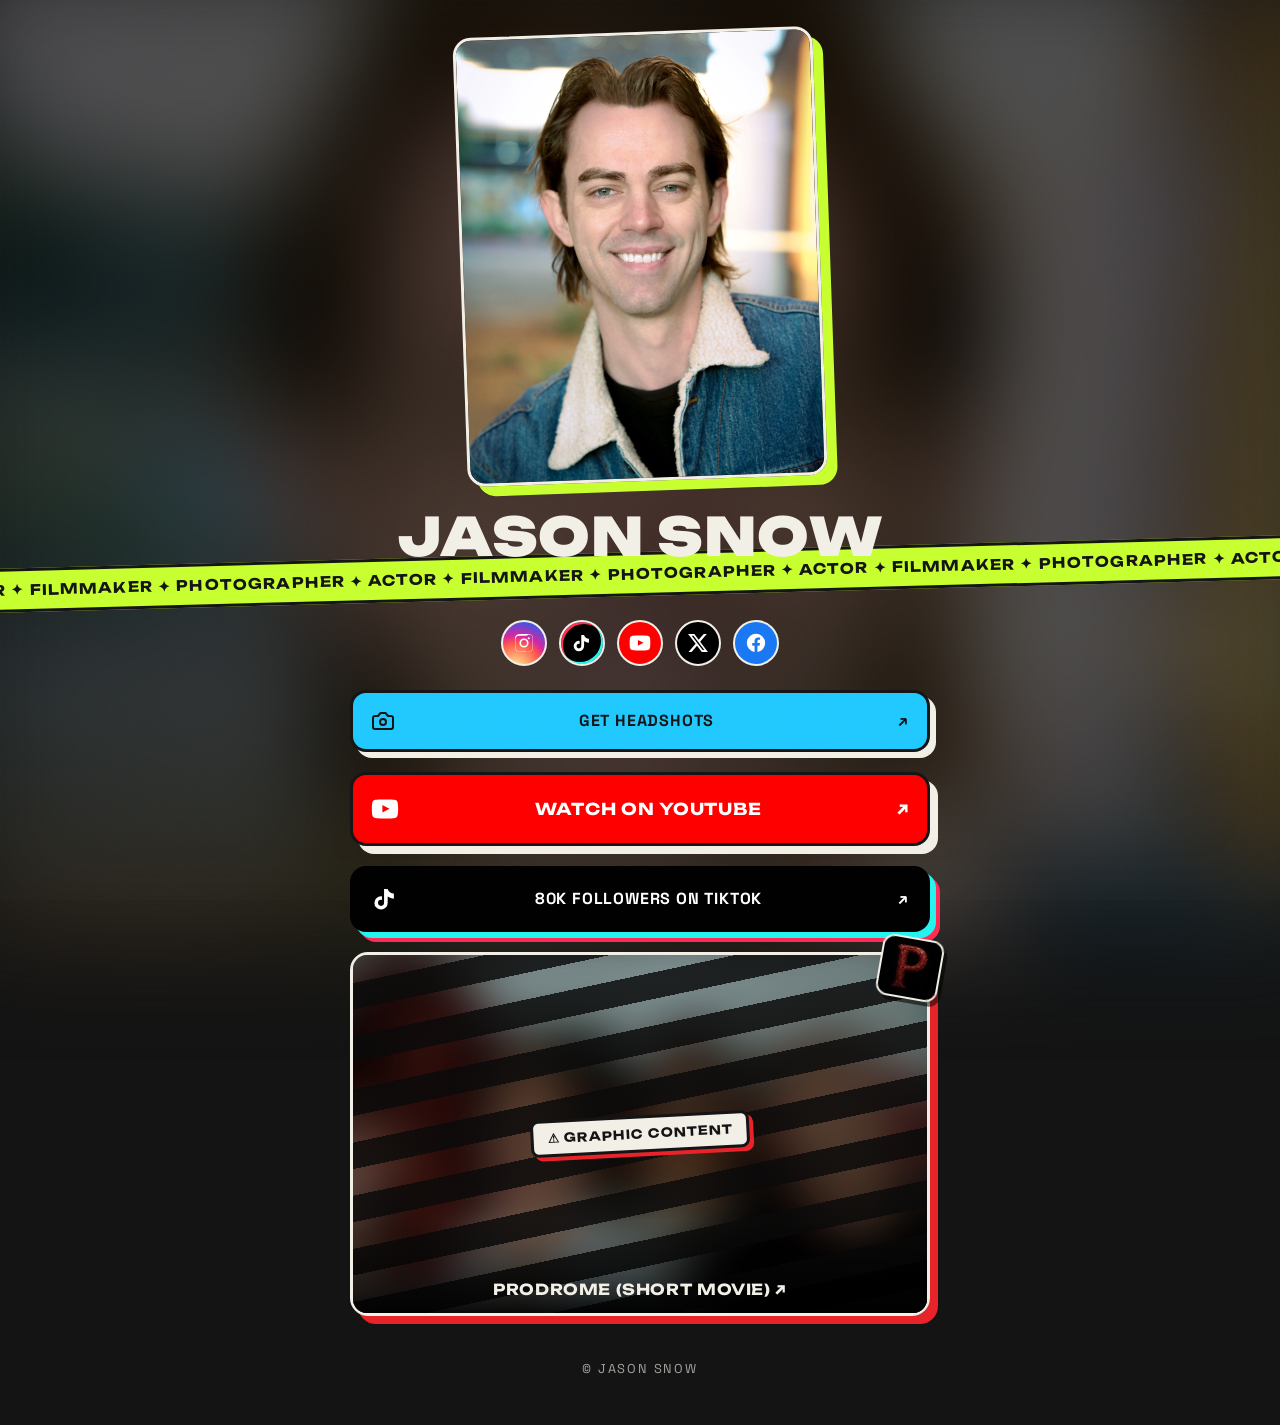
==== index.html @ 2ee7dcaa "Add SEO + share metadata; censor Prodrome poster - Full OG/Twitter card meta, canonical, robots dire" ====
<!DOCTYPE html>
<html lang="en">
<head>
  <meta charset="UTF-8">
  <meta name="viewport" content="width=device-width, initial-scale=1.0">
  <title>Jason Snow | Actor · Filmmaker · Photographer</title>
  <meta name="description" content="All of Jason Snow's links in one place — headshot photography, the short film Prodrome, and 80K followers on TikTok. Actor, filmmaker, and photographer.">
  <link rel="canonical" href="https://realjsnow.com/">
  <meta name="author" content="Jason Snow">
  <meta name="robots" content="index, follow, max-image-preview:large">
  <meta name="theme-color" content="#141414">

  <!-- Open Graph -->
  <meta property="og:site_name" content="Jason Snow">
  <meta property="og:title" content="Jason Snow | Actor · Filmmaker · Photographer">
  <meta property="og:description" content="All of Jason Snow's links in one place — headshot photography, the short film Prodrome, and 80K followers on TikTok.">
  <meta property="og:type" content="profile">
  <meta property="og:url" content="https://realjsnow.com/">
  <meta property="og:locale" content="en_US">
  <meta property="og:image" content="https://realjsnow.com/assets/og-share.jpg">
  <meta property="og:image:type" content="image/jpeg">
  <meta property="og:image:width" content="1200">
  <meta property="og:image:height" content="630">
  <meta property="og:image:alt" content="Jason Snow — actor, filmmaker, photographer">
  <meta property="profile:first_name" content="Jason">
  <meta property="profile:last_name" content="Snow">
  <meta property="profile:username" content="realjsnow">

  <!-- Twitter/X -->
  <meta name="twitter:card" content="summary_large_image">
  <meta name="twitter:site" content="@realjsnow">
  <meta name="twitter:creator" content="@realjsnow">
  <meta name="twitter:title" content="Jason Snow | Actor · Filmmaker · Photographer">
  <meta name="twitter:description" content="All of Jason Snow's links in one place — headshot photography, the short film Prodrome, and 80K followers on TikTok.">
  <meta name="twitter:image" content="https://realjsnow.com/assets/og-share.jpg">
  <meta name="twitter:image:alt" content="Jason Snow — actor, filmmaker, photographer">

  <!-- Icons -->
  <link rel="icon" type="image/png" sizes="32x32" href="favicon-32.png">
  <link rel="icon" type="image/png" sizes="16x16" href="favicon-16.png">
  <link rel="icon" type="image/png" href="favicon.png">
  <link rel="apple-touch-icon" sizes="180x180" href="apple-touch-icon.png">
  <link rel="manifest" href="site.webmanifest">

  <script type="application/ld+json">
  {
    "@context": "https://schema.org",
    "@graph": [
      {
        "@type": "Person",
        "@id": "https://realjsnow.com/#person",
        "name": "Jason Snow",
        "alternateName": "realjsnow",
        "url": "https://realjsnow.com/",
        "image": "https://realjsnow.com/assets/og-share.jpg",
        "description": "Actor, filmmaker, and headshot photographer.",
        "jobTitle": ["Actor", "Filmmaker", "Photographer"],
        "sameAs": [
          "https://instagram.com/realjsnow",
          "https://tiktok.com/@realjsnow",
          "https://youtube.com/@realjsnow",
          "https://x.com/realjsnow",
          "https://facebook.com/realjsnow",
          "https://jasonsnowphotos.com",
          "https://theprodrome.com"
        ]
      },
      {
        "@type": "WebSite",
        "@id": "https://realjsnow.com/#website",
        "url": "https://realjsnow.com/",
        "name": "Jason Snow",
        "description": "Official links for Jason Snow — actor, filmmaker, and headshot photographer.",
        "inLanguage": "en-US",
        "publisher": { "@id": "https://realjsnow.com/#person" }
      },
      {
        "@type": "ProfilePage",
        "@id": "https://realjsnow.com/#profilepage",
        "url": "https://realjsnow.com/",
        "name": "Jason Snow | Actor · Filmmaker · Photographer",
        "isPartOf": { "@id": "https://realjsnow.com/#website" },
        "about": { "@id": "https://realjsnow.com/#person" },
        "primaryImageOfPage": "https://realjsnow.com/assets/og-share.jpg"
      }
    ]
  }
  </script>

  <link rel="preconnect" href="https://fonts.googleapis.com">
  <link rel="preconnect" href="https://fonts.gstatic.com" crossorigin>
  <link href="https://fonts.googleapis.com/css2?family=Space+Grotesk:wght@400;500;700&family=Unbounded:wght@500;700;900&display=swap" rel="stylesheet">
  <link rel="stylesheet" href="style.css">
</head>
<body>
  <div class="backdrop" aria-hidden="true"></div>
  <div class="grain" aria-hidden="true"></div>

  <main class="page">
    <!-- Hero -->
    <header class="hero">
      <div class="photo-wrap">
        <img class="hero-photo" src="assets/headshot.webp" alt="Jason Snow headshot">
      </div>
      <h1 class="name">Jason Snow</h1>
    </header>
  </main>

  <!-- Marquee strip -->
  <div class="marquee" aria-hidden="true">
    <div class="marquee-track">
      <span>Actor ✦ Filmmaker ✦ Photographer ✦ Actor ✦ Filmmaker ✦ Photographer ✦ Actor ✦ Filmmaker ✦ Photographer ✦&nbsp;</span><span>Actor ✦ Filmmaker ✦ Photographer ✦ Actor ✦ Filmmaker ✦ Photographer ✦ Actor ✦ Filmmaker ✦ Photographer ✦&nbsp;</span>
    </div>
  </div>

  <main class="page">
    <!-- Social links -->
    <nav class="socials" aria-label="Social media">
        <a href="https://instagram.com/realjsnow" target="_blank" rel="noopener" aria-label="Instagram" title="Instagram">
          <svg viewBox="0 0 24 24"><path d="M12 2.2c3.2 0 3.6 0 4.8.07 1.2.05 1.8.24 2.2.4.6.22 1 .48 1.4.9.4.4.7.8.9 1.4.16.4.35 1 .4 2.2.07 1.2.07 1.6.07 4.8s0 3.6-.07 4.8c-.05 1.2-.24 1.8-.4 2.2a3.8 3.8 0 0 1-.9 1.4c-.4.4-.8.7-1.4.9-.4.16-1 .35-2.2.4-1.2.07-1.6.07-4.8.07s-3.6 0-4.8-.07c-1.2-.05-1.8-.24-2.2-.4a3.8 3.8 0 0 1-1.4-.9 3.8 3.8 0 0 1-.9-1.4c-.16-.4-.35-1-.4-2.2C2.2 15.6 2.2 15.2 2.2 12s0-3.6.07-4.8c.05-1.2.24-1.8.4-2.2.22-.6.48-1 .9-1.4.4-.4.8-.7 1.4-.9.4-.16 1-.35 2.2-.4C8.4 2.2 8.8 2.2 12 2.2m0 1.8c-3.1 0-3.5 0-4.7.07-1.1.05-1.7.24-2.1.4-.5.2-.9.44-1.3.83-.4.4-.63.77-.83 1.3-.15.4-.34 1-.4 2.1C2.6 8.5 2.6 8.9 2.6 12s0 3.5.07 4.7c.05 1.1.24 1.7.4 2.1.2.5.44.9.83 1.3.4.4.77.63 1.3.83.4.15 1 .34 2.1.4 1.2.06 1.6.07 4.7.07s3.5 0 4.7-.07c1.1-.05 1.7-.24 2.1-.4.5-.2.9-.44 1.3-.83.4-.4.63-.77.83-1.3.15-.4.34-1 .4-2.1.06-1.2.07-1.6.07-4.7s0-3.5-.07-4.7c-.05-1.1-.24-1.7-.4-2.1a3.4 3.4 0 0 0-.83-1.3 3.4 3.4 0 0 0-1.3-.83c-.4-.15-1-.34-2.1-.4C15.5 4 15.1 4 12 4m0 3a5 5 0 1 1 0 10 5 5 0 0 1 0-10m0 1.8a3.2 3.2 0 1 0 0 6.4 3.2 3.2 0 0 0 0-6.4M18.4 6.8a1.2 1.2 0 1 1-2.4 0 1.2 1.2 0 0 1 2.4 0"/></svg>
        </a>
        <a href="https://tiktok.com/@realjsnow" target="_blank" rel="noopener" aria-label="TikTok" title="TikTok">
          <svg viewBox="0 0 24 24"><path d="M19.6 7.3a5.6 5.6 0 0 1-3.4-1.1 5.6 5.6 0 0 1-2-2.8h-3v11.9a2.6 2.6 0 1 1-2.6-2.6c.27 0 .53.04.78.12V9.7a5.7 5.7 0 0 0-.78-.05 5.7 5.7 0 1 0 5.7 5.7V9.9a8.6 8.6 0 0 0 5.3 1.8V8.6c0-.4 0-.9-.1-1.3z"/></svg>
        </a>
        <a href="https://youtube.com/@realjsnow" target="_blank" rel="noopener" aria-label="YouTube" title="YouTube">
          <svg viewBox="0 0 24 24"><path d="M23 7.3s-.22-1.6-.9-2.3c-.86-.9-1.8-.9-2.25-.96C16.7 3.8 12 3.8 12 3.8h-.01s-4.7 0-7.85.24c-.44.05-1.4.05-2.25.96-.68.7-.9 2.3-.9 2.3S.75 9.2.75 11v1.8c0 1.9.24 3.8.24 3.8s.22 1.6.9 2.3c.86.9 2 .87 2.5 1 1.8.16 7.6.22 7.6.22s4.7 0 7.85-.25c.44-.05 1.4-.06 2.25-.97.68-.7.9-2.3.9-2.3s.24-1.9.24-3.8V11c0-1.9-.24-3.8-.24-3.8zM9.75 15V8.6l6.1 3.2-6.1 3.2z"/></svg>
        </a>
        <a href="https://x.com/realjsnow" target="_blank" rel="noopener" aria-label="X (Twitter)" title="X">
          <svg viewBox="0 0 24 24"><path d="M18.24 2.25h3.31l-7.23 8.26L22.83 21.75h-6.66l-5.22-6.82-5.97 6.82H1.66l7.73-8.84L1.17 2.25h6.83l4.72 6.24 5.52-6.24zm-1.16 17.52h1.83L7.08 4.13H5.12l11.96 15.64z"/></svg>
        </a>
        <a href="https://facebook.com/realjsnow" target="_blank" rel="noopener" aria-label="Facebook" title="Facebook">
          <svg viewBox="0 0 24 24"><path d="M22 12a10 10 0 1 0-11.56 9.88v-6.99H7.9V12h2.54V9.8c0-2.5 1.5-3.9 3.77-3.9 1.1 0 2.24.2 2.24.2v2.46H15.2c-1.24 0-1.63.77-1.63 1.56V12h2.78l-.44 2.89h-2.34v6.99A10 10 0 0 0 22 12z"/></svg>
        </a>
      </nav>

    <!-- Links -->
    <section class="links">
      <a class="btn btn-hs" href="https://jasonsnowphotos.com" target="_blank" rel="noopener">
        <svg class="btn-icon" viewBox="0 0 24 24"><path d="M14.5 4h-5L7 7H4a2 2 0 0 0-2 2v9a2 2 0 0 0 2 2h16a2 2 0 0 0 2-2V9a2 2 0 0 0-2-2h-3l-2.5-3z"/><circle cx="12" cy="13" r="3"/></svg>
        <span class="btn-label">Get Headshots</span>
        <span class="arrow">↗</span>
      </a>

      <a class="btn btn-yt" href="https://youtube.com/@realjsnow" target="_blank" rel="noopener">
        <svg class="btn-icon btn-icon--fill" viewBox="0 0 24 24"><path d="M23 7.3s-.22-1.6-.9-2.3c-.86-.9-1.8-.9-2.25-.96C16.7 3.8 12 3.8 12 3.8h-.01s-4.7 0-7.85.24c-.44.05-1.4.05-2.25.96-.68.7-.9 2.3-.9 2.3S.75 9.2.75 11v1.8c0 1.9.24 3.8.24 3.8s.22 1.6.9 2.3c.86.9 2 .87 2.5 1 1.8.16 7.6.22 7.6.22s4.7 0 7.85-.25c.44-.05 1.4-.06 2.25-.97.68-.7.9-2.3.9-2.3s.24-1.9.24-3.8V11c0-1.9-.24-3.8-.24-3.8zM9.75 15V8.6l6.1 3.2-6.1 3.2z"/></svg>
        <span class="btn-label">Watch on YouTube</span>
        <span class="arrow">↗</span>
      </a>

      <a class="btn btn-tt" href="https://tiktok.com/@realjsnow" target="_blank" rel="noopener">
        <svg class="btn-icon btn-icon--fill" viewBox="0 0 24 24"><path d="M19.6 7.3a5.6 5.6 0 0 1-3.4-1.1 5.6 5.6 0 0 1-2-2.8h-3v11.9a2.6 2.6 0 1 1-2.6-2.6c.27 0 .53.04.78.12V9.7a5.7 5.7 0 0 0-.78-.05 5.7 5.7 0 1 0 5.7 5.7V9.9a8.6 8.6 0 0 0 5.3 1.8V8.6c0-.4 0-.9-.1-1.3z"/></svg>
        <span class="btn-label">80K Followers on TikTok</span>
        <span class="arrow">↗</span>
      </a>

      <a class="card" href="https://theprodrome.com" target="_blank" rel="noopener">
        <span class="card-media">
          <img class="card-img" src="assets/prodrome-poster.webp" alt="Prodrome short film poster">
          <span class="card-censor" aria-hidden="true"></span>
          <span class="card-warning">⚠ Graphic Content</span>
        </span>
        <img class="p-badge" src="assets/p-mark.webp" alt="">
        <span class="card-label">Prodrome (Short Movie) <span class="arrow">↗</span></span>
      </a>
    </section>

    <footer class="foot">© Jason Snow</footer>
  </main>
</body>
</html>
---- style.css ----
* {
  margin: 0;
  padding: 0;
  box-sizing: border-box;
}

:root {
  --bone: #f2efe6;
  --ink: #141414;
  --acid: #c6ff2e;
  --electric: #1fc8ff;
  --blood: #e8232a;
  --yt: #ff0000;
  --font-display: "Unbounded", sans-serif;
  --font-body: "Space Grotesk", sans-serif;
}

body {
  font-family: var(--font-body);
  background: var(--ink);
  color: var(--bone);
  min-height: 100vh;
  overflow-x: hidden;
}

/* Blurred headshot wash behind everything */
.backdrop {
  position: fixed;
  inset: -40px;
  background: url("assets/headshot.webp") center 20% / cover no-repeat;
  filter: blur(50px) brightness(0.3) saturate(1.3);
  z-index: -1;
}

/* Film grain over everything */
.grain {
  position: fixed;
  inset: 0;
  z-index: 50;
  pointer-events: none;
  opacity: 0.14;
  mix-blend-mode: soft-light;
  background: url("data:image/svg+xml,%3Csvg xmlns='http://www.w3.org/2000/svg' width='300' height='300'%3E%3Cfilter id='n'%3E%3CfeTurbulence type='fractalNoise' baseFrequency='0.9' numOctaves='2'/%3E%3C/filter%3E%3Crect width='100%25' height='100%25' filter='url(%23n)'/%3E%3C/svg%3E");
}

.page {
  max-width: 620px;
  margin: 0 auto;
  padding: 0 20px;
}

.page:first-of-type {
  padding-top: 32px;
  position: relative;
  z-index: 2;
}

/* ---------- Hero ---------- */
.hero {
  text-align: center;
}

.photo-wrap {
  width: min(78%, 360px);
  margin: 0 auto;
  transform: rotate(-2deg);
  border: 3px solid var(--bone);
  border-radius: 18px;
  overflow: hidden;
  box-shadow: 10px 10px 0 var(--acid);
}

.hero-photo {
  display: block;
  width: 100%;
  aspect-ratio: 4 / 5;
  object-fit: cover;
  object-position: center 25%;
}

.name {
  margin-top: 30px;
  font-family: var(--font-display);
  font-weight: 900;
  text-transform: uppercase;
  font-size: clamp(2.1rem, 9vw, 3.3rem);
  line-height: 0.95;
  letter-spacing: 0.01em;
}

/* ---------- Socials ---------- */
.socials {
  margin-bottom: 24px;
  display: flex;
  justify-content: center;
  gap: 12px;
}

.socials a {
  width: 46px;
  height: 46px;
  border: 2px solid var(--bone);
  border-radius: 50%;
  display: grid;
  place-items: center;
  color: #fff;
  transition: transform 0.15s ease;
}

.socials a:hover {
  transform: translateY(-3px) rotate(-6deg);
}

.socials svg {
  width: 22px;
  height: 22px;
  fill: currentColor;
}

/* Brand colors */
.socials a[aria-label="Instagram"] {
  background: radial-gradient(circle at 30% 110%, #fdf497 0%, #fd5949 45%, #d6249f 60%, #285aeb 90%);
}

.socials a[aria-label="TikTok"] {
  background: #010101;
  box-shadow: inset -2px -2px 0 #25f4ee, inset 2px 2px 0 #fe2c55;
}

.socials a[aria-label="YouTube"] {
  background: var(--yt);
}

.socials a[aria-label="X (Twitter)"] {
  background: #000;
}

.socials a[aria-label="Facebook"] {
  background: #1877f2;
}

/* ---------- Marquee ---------- */
.marquee {
  width: 110%;
  margin: -9px 0 24px -5%;
  position: relative;
  z-index: 1;
  transform: rotate(-1.5deg);
  background: var(--acid);
  color: var(--ink);
  border-top: 3px solid var(--ink);
  border-bottom: 3px solid var(--ink);
  padding: 10px 0;
  overflow: hidden;
}

.marquee-track {
  display: flex;
  white-space: nowrap;
  font-family: var(--font-display);
  font-weight: 700;
  text-transform: uppercase;
  font-size: 0.9rem;
  letter-spacing: 0.08em;
  animation: marquee 24s linear infinite;
}

@keyframes marquee {
  to {
    transform: translateX(-50%);
  }
}

/* ---------- Links ---------- */
.links {
  display: flex;
  flex-direction: column;
  gap: 20px;
}

.btn {
  display: flex;
  align-items: center;
  gap: 14px;
  background: var(--bone);
  color: var(--ink);
  border: 3px solid var(--ink);
  border-radius: 16px;
  padding: 16px 18px;
  text-decoration: none;
  font-weight: 700;
  text-transform: uppercase;
  letter-spacing: 0.05em;
  font-size: 1rem;
  box-shadow: 6px 6px 0 var(--acid);
  transition: transform 0.15s ease, box-shadow 0.15s ease;
}

.btn:hover {
  transform: translate(-3px, -3px);
  box-shadow: 10px 10px 0 var(--acid);
}

.btn-icon {
  width: 24px;
  height: 24px;
  flex-shrink: 0;
  fill: none;
  stroke: currentColor;
  stroke-width: 2;
  stroke-linecap: round;
  stroke-linejoin: round;
}

.btn-icon--fill {
  fill: currentColor;
  stroke: none;
  width: 28px;
  height: 28px;
}

.btn-label {
  flex: 1;
  text-align: center;
}

.arrow {
  font-weight: 700;
}

/* The big loud YouTube CTA */
.btn-yt {
  background: var(--yt);
  color: #fff;
  padding: 20px 18px;
  font-family: var(--font-display);
  font-size: 1.02rem;
  box-shadow: 8px 8px 0 var(--bone);
  animation: breathe 2.6s ease-in-out infinite;
}

.btn-yt:hover {
  box-shadow: 12px 12px 0 var(--bone);
  animation-play-state: paused;
}

/* TikTok follower count button */
.btn-tt {
  background: #010101;
  color: #fff;
  border-color: #010101;
  box-shadow: 6px 6px 0 #25f4ee, 10px 10px 0 #fe2c55;
}

.btn-tt:hover {
  box-shadow: 9px 9px 0 #25f4ee, 14px 14px 0 #fe2c55;
}

/* Electric blue animated Get Headshots button */
.btn-hs {
  background: var(--electric);
  box-shadow: 6px 6px 0 var(--bone);
  animation: breathe 2.6s ease-in-out 0.7s infinite;
}

.btn-hs:hover {
  box-shadow: 10px 10px 0 var(--bone);
  animation-play-state: paused;
}

.btn-hs .btn-icon {
  animation: snap 4s ease-in-out infinite;
}

@keyframes snap {
  0%, 82%, 100% {
    transform: rotate(0);
  }
  87% {
    transform: rotate(-12deg) scale(1.15);
  }
  93% {
    transform: rotate(10deg) scale(1.15);
  }
}

@keyframes breathe {
  0%, 100% {
    transform: scale(1);
  }
  50% {
    transform: scale(1.015);
  }
}

/* ---------- Featured card ---------- */
.card {
  position: relative;
  border: 3px solid var(--bone);
  border-radius: 18px;
  text-decoration: none;
  color: var(--bone);
  box-shadow: 8px 8px 0 var(--blood);
  transition: transform 0.15s ease, box-shadow 0.15s ease;
}

.card:hover {
  transform: translate(-3px, -3px) rotate(-0.5deg);
  box-shadow: 12px 12px 0 var(--blood);
}

.card-media {
  display: block;
  position: relative;
  border-radius: 14px;
  overflow: hidden;
}

.card-img {
  display: block;
  width: 100%;
  aspect-ratio: 16 / 10;
  object-fit: cover;
  /* Censored: the poster is graphic, so it stays obscured */
  filter: blur(22px) saturate(0.75) brightness(0.72);
  transform: scale(1.15);
}

/* Censor bars over the blur */
.card-censor {
  position: absolute;
  inset: 0;
  background:
    repeating-linear-gradient(
      -12deg,
      rgba(10, 10, 10, 0.82) 0 26px,
      rgba(10, 10, 10, 0) 26px 52px
    );
}

.card-warning {
  position: absolute;
  top: 50%;
  left: 50%;
  transform: translate(-50%, -50%) rotate(-3deg);
  background: var(--bone);
  color: var(--ink);
  border: 3px solid var(--ink);
  border-radius: 8px;
  padding: 8px 14px;
  font-family: var(--font-display);
  font-weight: 700;
  font-size: 0.78rem;
  text-transform: uppercase;
  letter-spacing: 0.08em;
  white-space: nowrap;
  box-shadow: 4px 4px 0 var(--blood);
}

.card-label {
  position: absolute;
  inset: auto 0 0 0;
  padding: 60px 16px 14px;
  text-align: center;
  font-family: var(--font-display);
  font-weight: 700;
  font-size: 0.95rem;
  text-transform: uppercase;
  letter-spacing: 0.04em;
  background: linear-gradient(to top, rgba(0, 0, 0, 0.9), transparent);
  border-radius: 0 0 14px 14px;
}

/* Prodrome P sticker */
.p-badge {
  position: absolute;
  top: -18px;
  right: -14px;
  width: 62px;
  border: 2px solid var(--bone);
  border-radius: 12px;
  transform: rotate(10deg);
  filter: drop-shadow(4px 4px 0 rgba(0, 0, 0, 0.55));
  z-index: 2;
}

/* ---------- Footer ---------- */
.foot {
  margin: 44px 0 48px;
  text-align: center;
  font-size: 0.8rem;
  letter-spacing: 0.14em;
  text-transform: uppercase;
  opacity: 0.65;
}

@media (prefers-reduced-motion: reduce) {
  .marquee-track,
  .btn-yt,
  .btn-hs,
  .btn-hs .btn-icon {
    animation: none;
  }
}

@media (max-width: 480px) {
  .photo-wrap {
    width: 86%;
  }

  .btn {
    font-size: 0.92rem;
  }
}
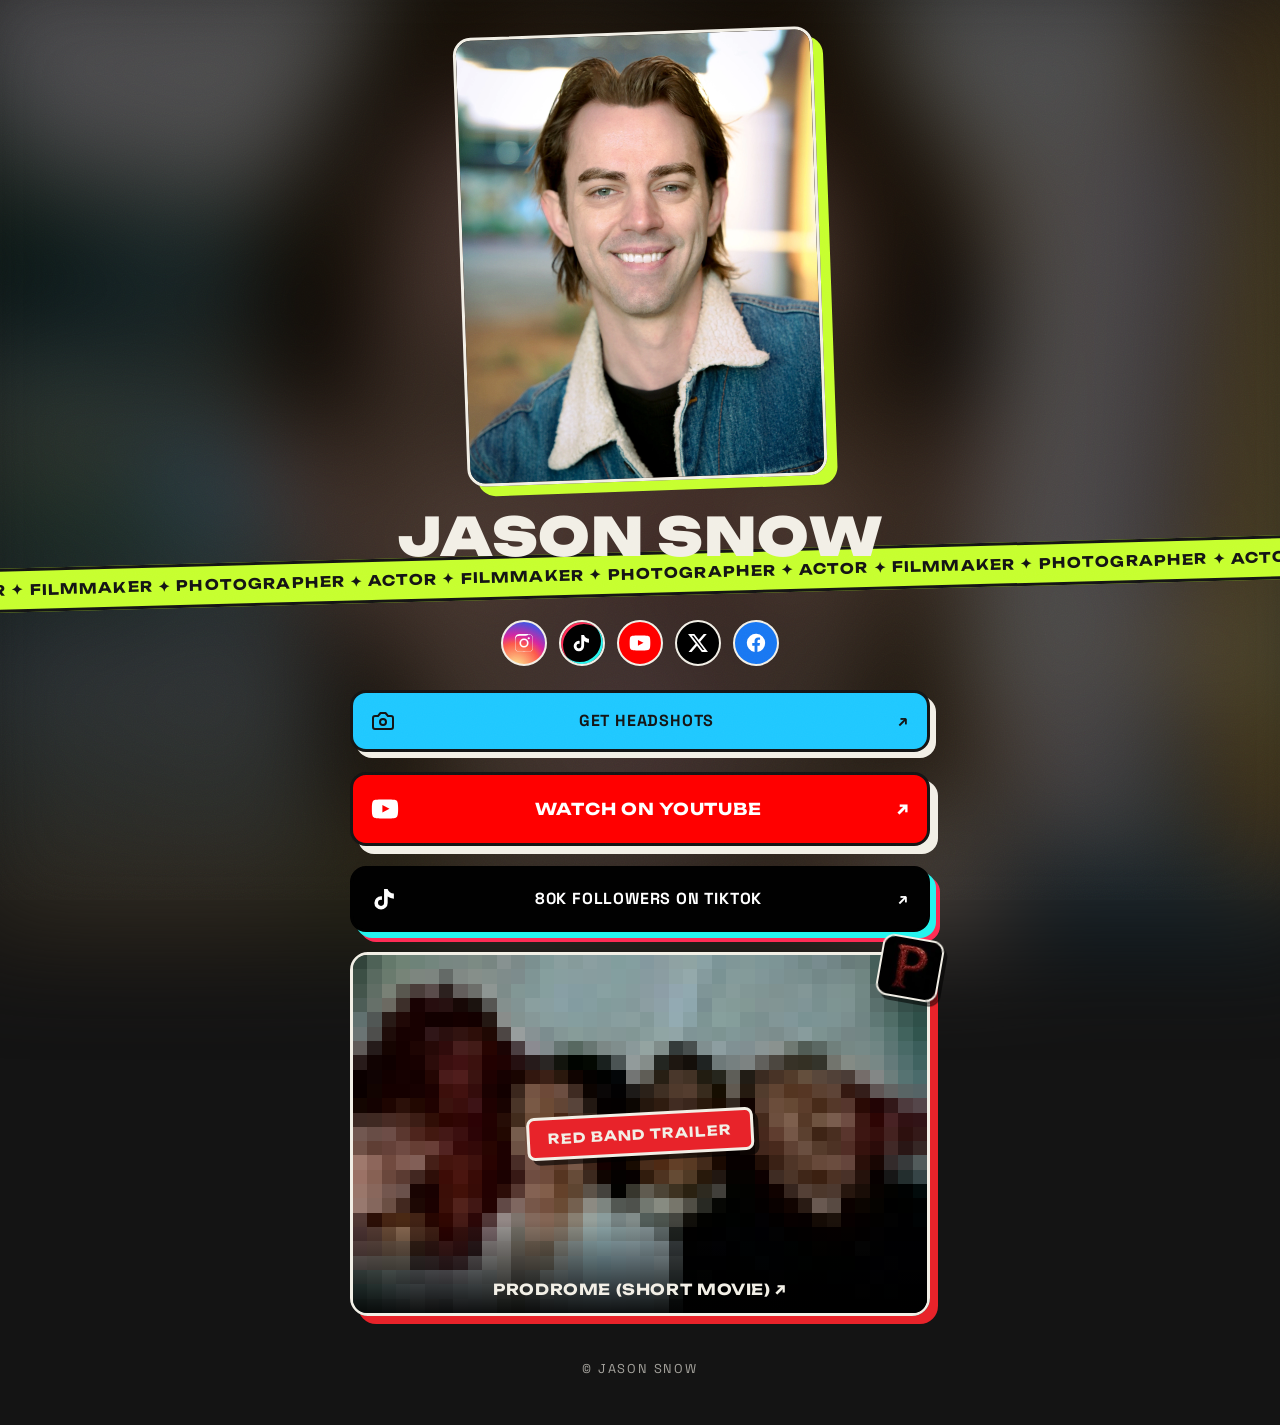
==== commit 4ad6e2f4: "Pixel-mosaic censor with Red Band Trailer badge Ship a 40x25 mosaic instead of the full poster and u" ====
--- a/index.html
+++ b/index.html
@@ -155,9 +155,9 @@
 
       <a class="card" href="https://theprodrome.com" target="_blank" rel="noopener">
         <span class="card-media">
-          <img class="card-img" src="assets/prodrome-poster.webp" alt="Prodrome short film poster">
-          <span class="card-censor" aria-hidden="true"></span>
-          <span class="card-warning">⚠ Graphic Content</span>
+          <!-- Deliberately low-res: the poster is graphic, so only the mosaic ships -->
+          <img class="card-img" src="assets/prodrome-censored.jpg" alt="Censored Prodrome short film poster">
+          <span class="card-warning">Red Band Trailer</span>
         </span>
         <img class="p-badge" src="assets/p-mark.webp" alt="">
         <span class="card-label">Prodrome (Short Movie) <span class="arrow">↗</span></span>
--- a/style.css
+++ b/style.css
@@ -321,40 +321,29 @@
   width: 100%;
   aspect-ratio: 16 / 10;
   object-fit: cover;
-  /* Censored: the poster is graphic, so it stays obscured */
-  filter: blur(22px) saturate(0.75) brightness(0.72);
-  transform: scale(1.15);
-}
-
-/* Censor bars over the blur */
-.card-censor {
-  position: absolute;
-  inset: 0;
-  background:
-    repeating-linear-gradient(
-      -12deg,
-      rgba(10, 10, 10, 0.82) 0 26px,
-      rgba(10, 10, 10, 0) 26px 52px
-    );
-}
-
+  /* Source is a 40x25 mosaic; upscaled with hard pixel edges */
+  image-rendering: pixelated;
+  filter: brightness(0.8) saturate(0.9);
+}
+
+/* Red band, like a restricted trailer card */
 .card-warning {
   position: absolute;
   top: 50%;
   left: 50%;
   transform: translate(-50%, -50%) rotate(-3deg);
-  background: var(--bone);
-  color: var(--ink);
-  border: 3px solid var(--ink);
+  background: var(--blood);
+  color: var(--bone);
+  border: 3px solid var(--bone);
   border-radius: 8px;
-  padding: 8px 14px;
+  padding: 10px 18px;
   font-family: var(--font-display);
   font-weight: 700;
-  font-size: 0.78rem;
+  font-size: 0.86rem;
   text-transform: uppercase;
   letter-spacing: 0.08em;
   white-space: nowrap;
-  box-shadow: 4px 4px 0 var(--blood);
+  box-shadow: 5px 5px 0 rgba(0, 0, 0, 0.6);
 }
 
 .card-label {
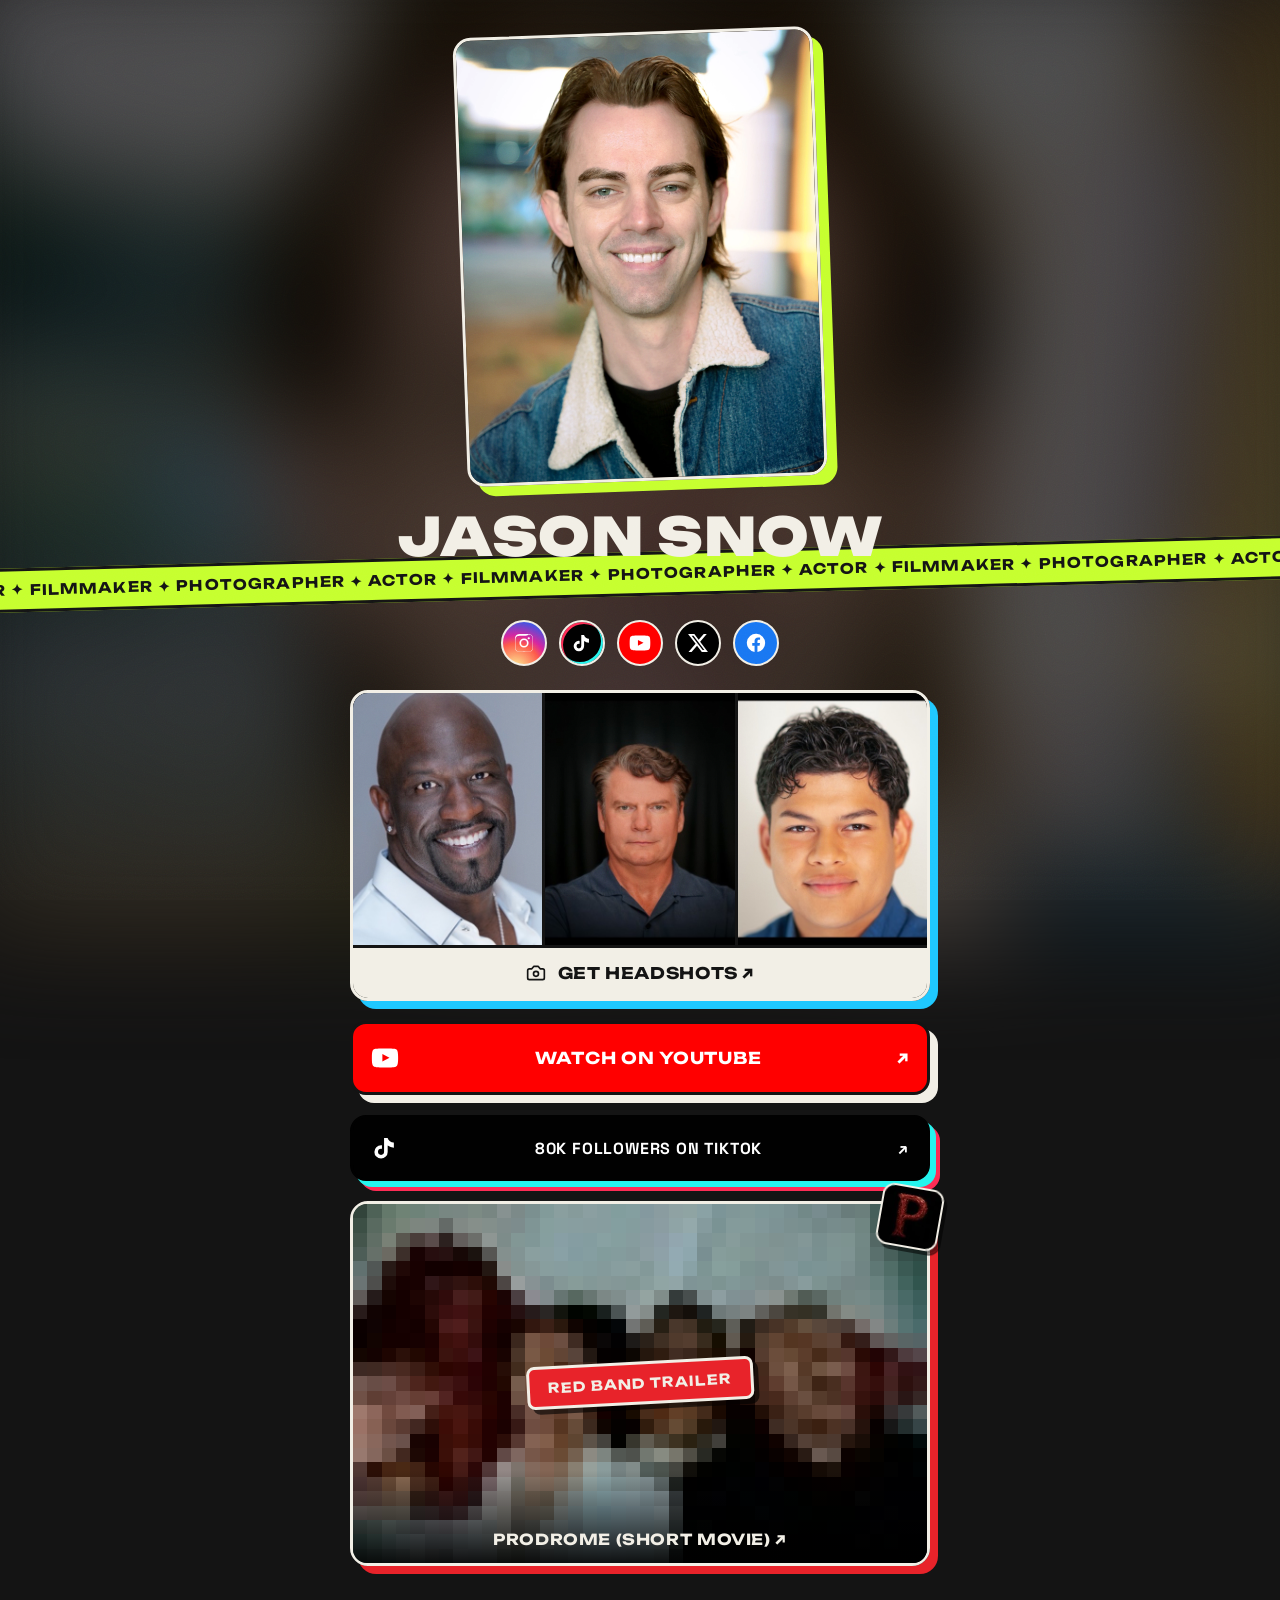
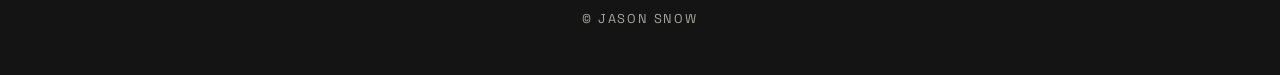
==== commit 2cbcba6a: "Replace flashy headshots button with a work-sample card Show three real client headshots instead of " ====
--- a/index.html
+++ b/index.html
@@ -60,7 +60,7 @@
           "https://tiktok.com/@realjsnow",
           "https://youtube.com/@realjsnow",
           "https://x.com/realjsnow",
-          "https://facebook.com/realjsnow",
+          "https://www.facebook.com/profile.php?id=61565419013479",
           "https://jasonsnowphotos.com",
           "https://theprodrome.com"
         ]
@@ -91,6 +91,10 @@
   <link rel="preconnect" href="https://fonts.gstatic.com" crossorigin>
   <link href="https://fonts.googleapis.com/css2?family=Space+Grotesk:wght@400;500;700&family=Unbounded:wght@500;700;900&display=swap" rel="stylesheet">
   <link rel="stylesheet" href="style.css">
+
+  <!-- GoatCounter: cookieless analytics -->
+  <script data-goatcounter="https://realjsnow.goatcounter.com/count"
+          async src="//gc.zgo.at/count.js"></script>
 </head>
 <body>
   <div class="backdrop" aria-hidden="true"></div>
@@ -116,44 +120,50 @@
   <main class="page">
     <!-- Social links -->
     <nav class="socials" aria-label="Social media">
-        <a href="https://instagram.com/realjsnow" target="_blank" rel="noopener" aria-label="Instagram" title="Instagram">
+        <a href="https://instagram.com/realjsnow" target="_blank" rel="noopener" aria-label="Instagram" data-gc="social-instagram" title="Instagram">
           <svg viewBox="0 0 24 24"><path d="M12 2.2c3.2 0 3.6 0 4.8.07 1.2.05 1.8.24 2.2.4.6.22 1 .48 1.4.9.4.4.7.8.9 1.4.16.4.35 1 .4 2.2.07 1.2.07 1.6.07 4.8s0 3.6-.07 4.8c-.05 1.2-.24 1.8-.4 2.2a3.8 3.8 0 0 1-.9 1.4c-.4.4-.8.7-1.4.9-.4.16-1 .35-2.2.4-1.2.07-1.6.07-4.8.07s-3.6 0-4.8-.07c-1.2-.05-1.8-.24-2.2-.4a3.8 3.8 0 0 1-1.4-.9 3.8 3.8 0 0 1-.9-1.4c-.16-.4-.35-1-.4-2.2C2.2 15.6 2.2 15.2 2.2 12s0-3.6.07-4.8c.05-1.2.24-1.8.4-2.2.22-.6.48-1 .9-1.4.4-.4.8-.7 1.4-.9.4-.16 1-.35 2.2-.4C8.4 2.2 8.8 2.2 12 2.2m0 1.8c-3.1 0-3.5 0-4.7.07-1.1.05-1.7.24-2.1.4-.5.2-.9.44-1.3.83-.4.4-.63.77-.83 1.3-.15.4-.34 1-.4 2.1C2.6 8.5 2.6 8.9 2.6 12s0 3.5.07 4.7c.05 1.1.24 1.7.4 2.1.2.5.44.9.83 1.3.4.4.77.63 1.3.83.4.15 1 .34 2.1.4 1.2.06 1.6.07 4.7.07s3.5 0 4.7-.07c1.1-.05 1.7-.24 2.1-.4.5-.2.9-.44 1.3-.83.4-.4.63-.77.83-1.3.15-.4.34-1 .4-2.1.06-1.2.07-1.6.07-4.7s0-3.5-.07-4.7c-.05-1.1-.24-1.7-.4-2.1a3.4 3.4 0 0 0-.83-1.3 3.4 3.4 0 0 0-1.3-.83c-.4-.15-1-.34-2.1-.4C15.5 4 15.1 4 12 4m0 3a5 5 0 1 1 0 10 5 5 0 0 1 0-10m0 1.8a3.2 3.2 0 1 0 0 6.4 3.2 3.2 0 0 0 0-6.4M18.4 6.8a1.2 1.2 0 1 1-2.4 0 1.2 1.2 0 0 1 2.4 0"/></svg>
         </a>
-        <a href="https://tiktok.com/@realjsnow" target="_blank" rel="noopener" aria-label="TikTok" title="TikTok">
+        <a href="https://tiktok.com/@realjsnow" target="_blank" rel="noopener" aria-label="TikTok" data-gc="social-tiktok" title="TikTok">
           <svg viewBox="0 0 24 24"><path d="M19.6 7.3a5.6 5.6 0 0 1-3.4-1.1 5.6 5.6 0 0 1-2-2.8h-3v11.9a2.6 2.6 0 1 1-2.6-2.6c.27 0 .53.04.78.12V9.7a5.7 5.7 0 0 0-.78-.05 5.7 5.7 0 1 0 5.7 5.7V9.9a8.6 8.6 0 0 0 5.3 1.8V8.6c0-.4 0-.9-.1-1.3z"/></svg>
         </a>
-        <a href="https://youtube.com/@realjsnow" target="_blank" rel="noopener" aria-label="YouTube" title="YouTube">
+        <a href="https://youtube.com/@realjsnow" target="_blank" rel="noopener" aria-label="YouTube" data-gc="social-youtube" title="YouTube">
           <svg viewBox="0 0 24 24"><path d="M23 7.3s-.22-1.6-.9-2.3c-.86-.9-1.8-.9-2.25-.96C16.7 3.8 12 3.8 12 3.8h-.01s-4.7 0-7.85.24c-.44.05-1.4.05-2.25.96-.68.7-.9 2.3-.9 2.3S.75 9.2.75 11v1.8c0 1.9.24 3.8.24 3.8s.22 1.6.9 2.3c.86.9 2 .87 2.5 1 1.8.16 7.6.22 7.6.22s4.7 0 7.85-.25c.44-.05 1.4-.06 2.25-.97.68-.7.9-2.3.9-2.3s.24-1.9.24-3.8V11c0-1.9-.24-3.8-.24-3.8zM9.75 15V8.6l6.1 3.2-6.1 3.2z"/></svg>
         </a>
-        <a href="https://x.com/realjsnow" target="_blank" rel="noopener" aria-label="X (Twitter)" title="X">
+        <a href="https://x.com/realjsnow" target="_blank" rel="noopener" aria-label="X (Twitter)" data-gc="social-x" title="X">
           <svg viewBox="0 0 24 24"><path d="M18.24 2.25h3.31l-7.23 8.26L22.83 21.75h-6.66l-5.22-6.82-5.97 6.82H1.66l7.73-8.84L1.17 2.25h6.83l4.72 6.24 5.52-6.24zm-1.16 17.52h1.83L7.08 4.13H5.12l11.96 15.64z"/></svg>
         </a>
-        <a href="https://facebook.com/realjsnow" target="_blank" rel="noopener" aria-label="Facebook" title="Facebook">
+        <a href="https://www.facebook.com/profile.php?id=61565419013479" target="_blank" rel="noopener" aria-label="Facebook" data-gc="social-facebook" title="Facebook">
           <svg viewBox="0 0 24 24"><path d="M22 12a10 10 0 1 0-11.56 9.88v-6.99H7.9V12h2.54V9.8c0-2.5 1.5-3.9 3.77-3.9 1.1 0 2.24.2 2.24.2v2.46H15.2c-1.24 0-1.63.77-1.63 1.56V12h2.78l-.44 2.89h-2.34v6.99A10 10 0 0 0 22 12z"/></svg>
         </a>
       </nav>
 
     <!-- Links -->
     <section class="links">
-      <a class="btn btn-hs" href="https://jasonsnowphotos.com" target="_blank" rel="noopener">
-        <svg class="btn-icon" viewBox="0 0 24 24"><path d="M14.5 4h-5L7 7H4a2 2 0 0 0-2 2v9a2 2 0 0 0 2 2h16a2 2 0 0 0 2-2V9a2 2 0 0 0-2-2h-3l-2.5-3z"/><circle cx="12" cy="13" r="3"/></svg>
-        <span class="btn-label">Get Headshots</span>
-        <span class="arrow">↗</span>
+      <a class="card card-hs" data-gc="btn-headshots" href="https://jasonsnowphotos.com" target="_blank" rel="noopener">
+        <span class="hs-strip">
+          <img src="assets/hs-sample-1.jpg" alt="Actor headshot by Jason Snow" loading="lazy">
+          <img src="assets/hs-sample-2.jpg" alt="Actor headshot by Jason Snow" loading="lazy">
+          <img src="assets/hs-sample-3.jpg" alt="Actor headshot by Jason Snow" loading="lazy">
+        </span>
+        <span class="card-label">
+          <svg class="btn-icon hs-cam" viewBox="0 0 24 24"><path d="M14.5 4h-5L7 7H4a2 2 0 0 0-2 2v9a2 2 0 0 0 2 2h16a2 2 0 0 0 2-2V9a2 2 0 0 0-2-2h-3l-2.5-3z"/><circle cx="12" cy="13" r="3"/></svg>
+          Get Headshots <span class="arrow">↗</span>
+        </span>
       </a>
 
-      <a class="btn btn-yt" href="https://youtube.com/@realjsnow" target="_blank" rel="noopener">
+      <a class="btn btn-yt" data-gc="btn-youtube" href="https://youtube.com/@realjsnow" target="_blank" rel="noopener">
         <svg class="btn-icon btn-icon--fill" viewBox="0 0 24 24"><path d="M23 7.3s-.22-1.6-.9-2.3c-.86-.9-1.8-.9-2.25-.96C16.7 3.8 12 3.8 12 3.8h-.01s-4.7 0-7.85.24c-.44.05-1.4.05-2.25.96-.68.7-.9 2.3-.9 2.3S.75 9.2.75 11v1.8c0 1.9.24 3.8.24 3.8s.22 1.6.9 2.3c.86.9 2 .87 2.5 1 1.8.16 7.6.22 7.6.22s4.7 0 7.85-.25c.44-.05 1.4-.06 2.25-.97.68-.7.9-2.3.9-2.3s.24-1.9.24-3.8V11c0-1.9-.24-3.8-.24-3.8zM9.75 15V8.6l6.1 3.2-6.1 3.2z"/></svg>
         <span class="btn-label">Watch on YouTube</span>
         <span class="arrow">↗</span>
       </a>
 
-      <a class="btn btn-tt" href="https://tiktok.com/@realjsnow" target="_blank" rel="noopener">
+      <a class="btn btn-tt" data-gc="btn-tiktok" href="https://tiktok.com/@realjsnow" target="_blank" rel="noopener">
         <svg class="btn-icon btn-icon--fill" viewBox="0 0 24 24"><path d="M19.6 7.3a5.6 5.6 0 0 1-3.4-1.1 5.6 5.6 0 0 1-2-2.8h-3v11.9a2.6 2.6 0 1 1-2.6-2.6c.27 0 .53.04.78.12V9.7a5.7 5.7 0 0 0-.78-.05 5.7 5.7 0 1 0 5.7 5.7V9.9a8.6 8.6 0 0 0 5.3 1.8V8.6c0-.4 0-.9-.1-1.3z"/></svg>
         <span class="btn-label">80K Followers on TikTok</span>
         <span class="arrow">↗</span>
       </a>
 
-      <a class="card" href="https://theprodrome.com" target="_blank" rel="noopener">
+      <a class="card" data-gc="btn-prodrome" href="https://theprodrome.com" target="_blank" rel="noopener">
         <span class="card-media">
           <!-- Deliberately low-res: the poster is graphic, so only the mosaic ships -->
           <img class="card-img" src="assets/prodrome-censored.jpg" alt="Censored Prodrome short film poster">
@@ -166,5 +176,7 @@
 
     <footer class="foot">© Jason Snow</footer>
   </main>
+  <script src="protect-images.js"></script>
+  <script src="track-clicks.js"></script>
 </body>
 </html>
--- a/style.css
+++ b/style.css
@@ -86,6 +86,21 @@
   font-size: clamp(2.1rem, 9vw, 3.3rem);
   line-height: 0.95;
   letter-spacing: 0.01em;
+}
+
+/* Deter casual image grabbing (pairs with protect-images.js) */
+img {
+  -webkit-user-select: none;
+  user-select: none;
+  -webkit-touch-callout: none;
+  -webkit-user-drag: none;
+}
+
+/* Visible keyboard focus (mouse clicks stay clean) */
+a:focus-visible {
+  outline: 3px solid var(--electric);
+  outline-offset: 4px;
+  border-radius: 6px;
 }
 
 /* ---------- Socials ---------- */
@@ -256,32 +271,47 @@
   box-shadow: 9px 9px 0 #25f4ee, 14px 14px 0 #fe2c55;
 }
 
-/* Electric blue animated Get Headshots button */
-.btn-hs {
-  background: var(--electric);
-  box-shadow: 6px 6px 0 var(--bone);
-  animation: breathe 2.6s ease-in-out 0.7s infinite;
-}
-
-.btn-hs:hover {
-  box-shadow: 10px 10px 0 var(--bone);
-  animation-play-state: paused;
-}
-
-.btn-hs .btn-icon {
-  animation: snap 4s ease-in-out infinite;
-}
-
-@keyframes snap {
-  0%, 82%, 100% {
-    transform: rotate(0);
-  }
-  87% {
-    transform: rotate(-12deg) scale(1.15);
-  }
-  93% {
-    transform: rotate(10deg) scale(1.15);
-  }
+/* Headshots card — sells the work by showing it */
+.card.card-hs {
+  overflow: hidden;
+  box-shadow: 8px 8px 0 var(--electric);
+}
+
+.card.card-hs:hover {
+  box-shadow: 12px 12px 0 var(--electric);
+}
+
+/* Label sits below the photos so it never covers a face */
+.card-hs .card-label {
+  position: static;
+  display: block;
+  padding: 15px 16px;
+  background: var(--bone);
+  color: var(--ink);
+  border-top: 3px solid var(--ink);
+  border-radius: 0;
+  font-size: 1rem;
+}
+
+.hs-strip {
+  display: grid;
+  grid-template-columns: repeat(3, 1fr);
+  gap: 3px;
+  background: var(--ink);
+}
+
+.hs-strip img {
+  display: block;
+  width: 100%;
+  aspect-ratio: 3 / 4;
+  object-fit: cover;
+}
+
+.hs-cam {
+  width: 20px;
+  height: 20px;
+  vertical-align: -4px;
+  margin-right: 7px;
 }
 
 @keyframes breathe {
@@ -373,6 +403,35 @@
   z-index: 2;
 }
 
+/* ---------- 404 ---------- */
+.notfound {
+  padding: 60px 0 10px;
+}
+
+.code-404 {
+  font-family: var(--font-display);
+  font-weight: 900;
+  font-size: clamp(5rem, 26vw, 10rem);
+  line-height: 1;
+  color: transparent;
+  -webkit-text-stroke: 3px var(--acid);
+}
+
+@supports not (-webkit-text-stroke: 3px black) {
+  .code-404 {
+    color: var(--acid);
+  }
+}
+
+.notfound-text {
+  margin-top: 14px;
+  font-family: var(--font-display);
+  font-weight: 700;
+  text-transform: uppercase;
+  letter-spacing: 0.06em;
+  font-size: clamp(0.9rem, 4vw, 1.15rem);
+}
+
 /* ---------- Footer ---------- */
 .foot {
   margin: 44px 0 48px;
@@ -385,9 +444,7 @@
 
 @media (prefers-reduced-motion: reduce) {
   .marquee-track,
-  .btn-yt,
-  .btn-hs,
-  .btn-hs .btn-icon {
+  .btn-yt {
     animation: none;
   }
 }
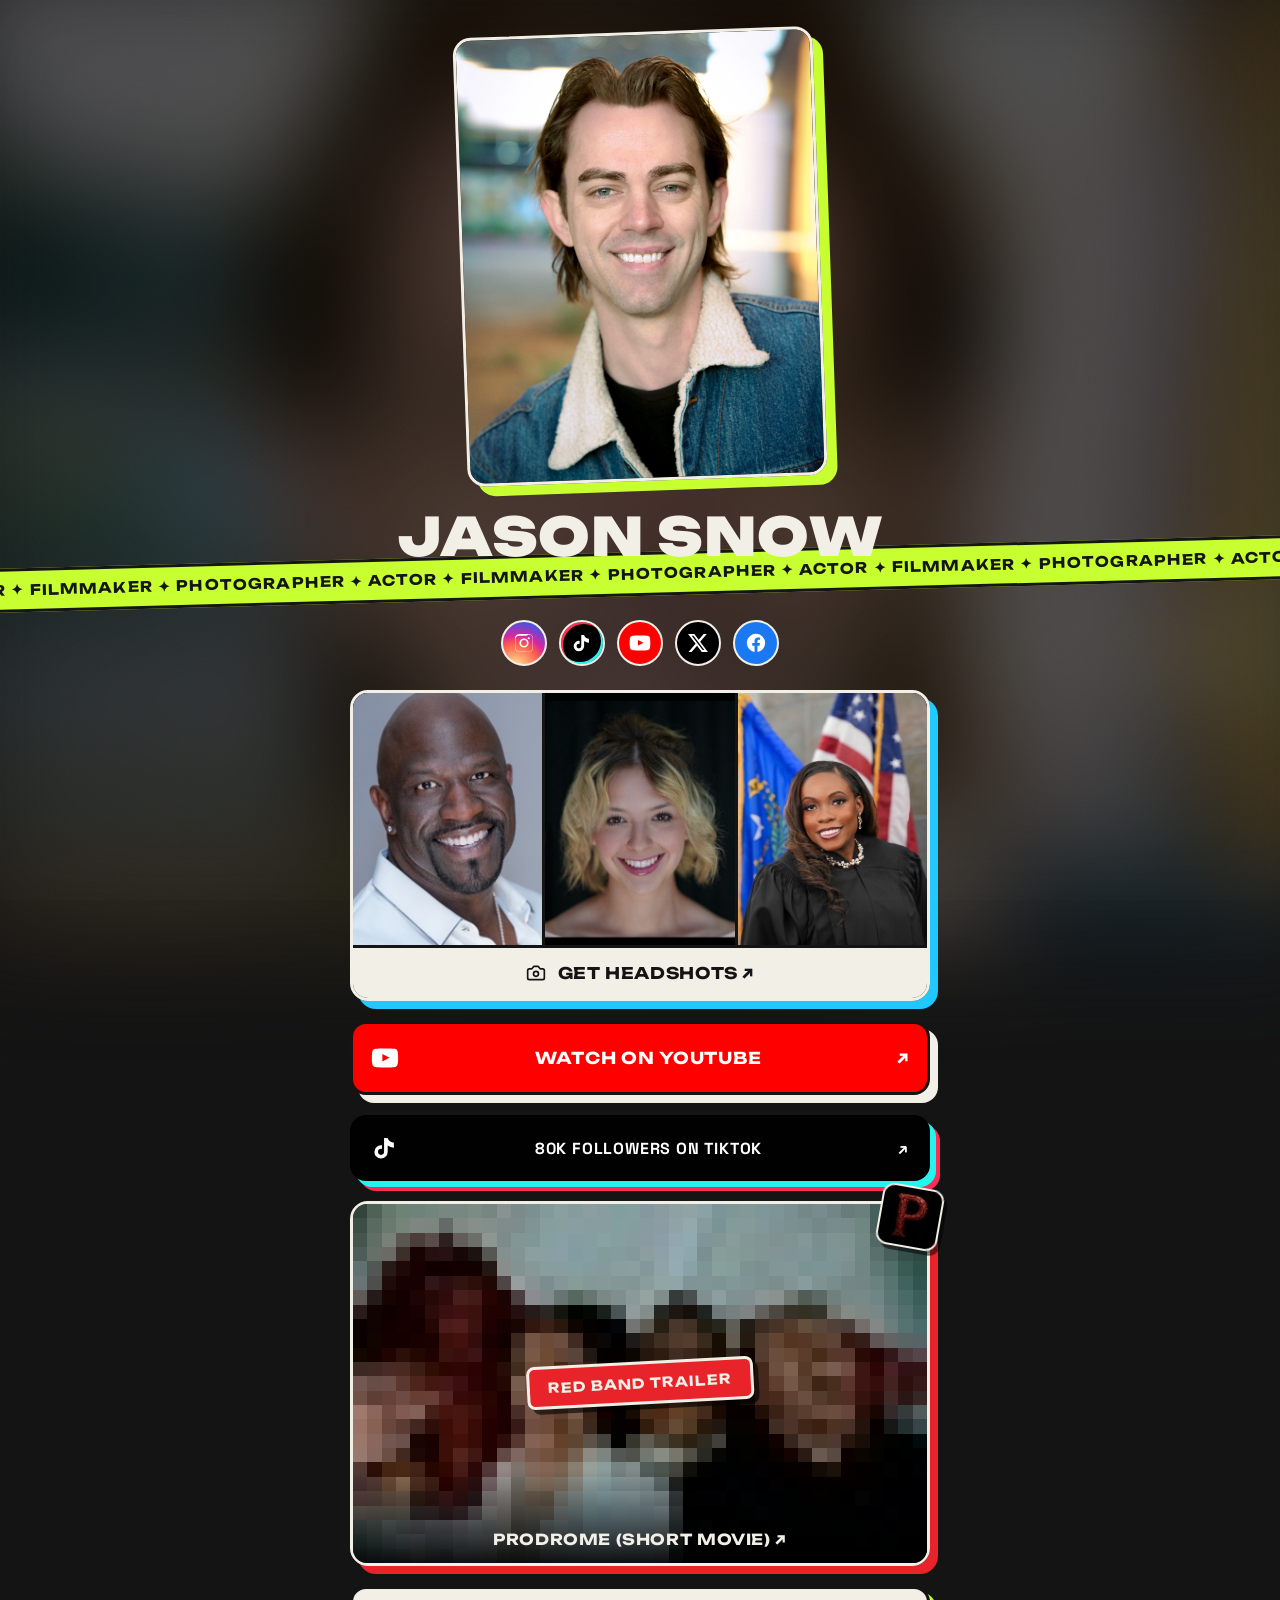
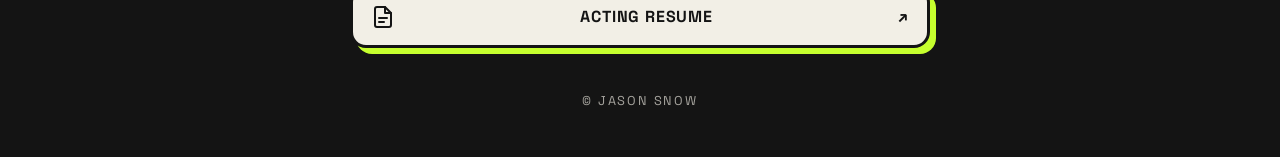
==== commit 5ade3bc8: "Feature women in headshot samples, add Acting Resume button Swap samples to a varied trio (02, 03, 0" ====
--- a/index.html
+++ b/index.html
@@ -141,9 +141,9 @@
     <section class="links">
       <a class="card card-hs" data-gc="btn-headshots" href="https://jasonsnowphotos.com" target="_blank" rel="noopener">
         <span class="hs-strip">
-          <img src="assets/hs-sample-1.jpg" alt="Actor headshot by Jason Snow" loading="lazy">
-          <img src="assets/hs-sample-2.jpg" alt="Actor headshot by Jason Snow" loading="lazy">
-          <img src="assets/hs-sample-3.jpg" alt="Actor headshot by Jason Snow" loading="lazy">
+          <img src="assets/hs-sample-1.jpg" alt="Actor headshot photographed by Jason Snow" loading="lazy">
+          <img src="assets/hs-sample-2.jpg" alt="Actor headshot photographed by Jason Snow" loading="lazy">
+          <img src="assets/hs-sample-3.jpg" alt="Professional portrait photographed by Jason Snow" loading="lazy">
         </span>
         <span class="card-label">
           <svg class="btn-icon hs-cam" viewBox="0 0 24 24"><path d="M14.5 4h-5L7 7H4a2 2 0 0 0-2 2v9a2 2 0 0 0 2 2h16a2 2 0 0 0 2-2V9a2 2 0 0 0-2-2h-3l-2.5-3z"/><circle cx="12" cy="13" r="3"/></svg>
@@ -172,6 +172,13 @@
         <img class="p-badge" src="assets/p-mark.webp" alt="">
         <span class="card-label">Prodrome (Short Movie) <span class="arrow">↗</span></span>
       </a>
+
+      <!-- TODO: swap href for the real resume link (PDF, Actors Access, Casting Networks…) -->
+      <a class="btn" data-gc="btn-resume" href="#">
+        <svg class="btn-icon" viewBox="0 0 24 24"><path d="M14 2H6a2 2 0 0 0-2 2v16a2 2 0 0 0 2 2h12a2 2 0 0 0 2-2V8z"/><path d="M14 2v6h6"/><path d="M8 13h8"/><path d="M8 17h5"/></svg>
+        <span class="btn-label">Acting Resume</span>
+        <span class="arrow">↗</span>
+      </a>
     </section>
 
     <footer class="foot">© Jason Snow</footer>
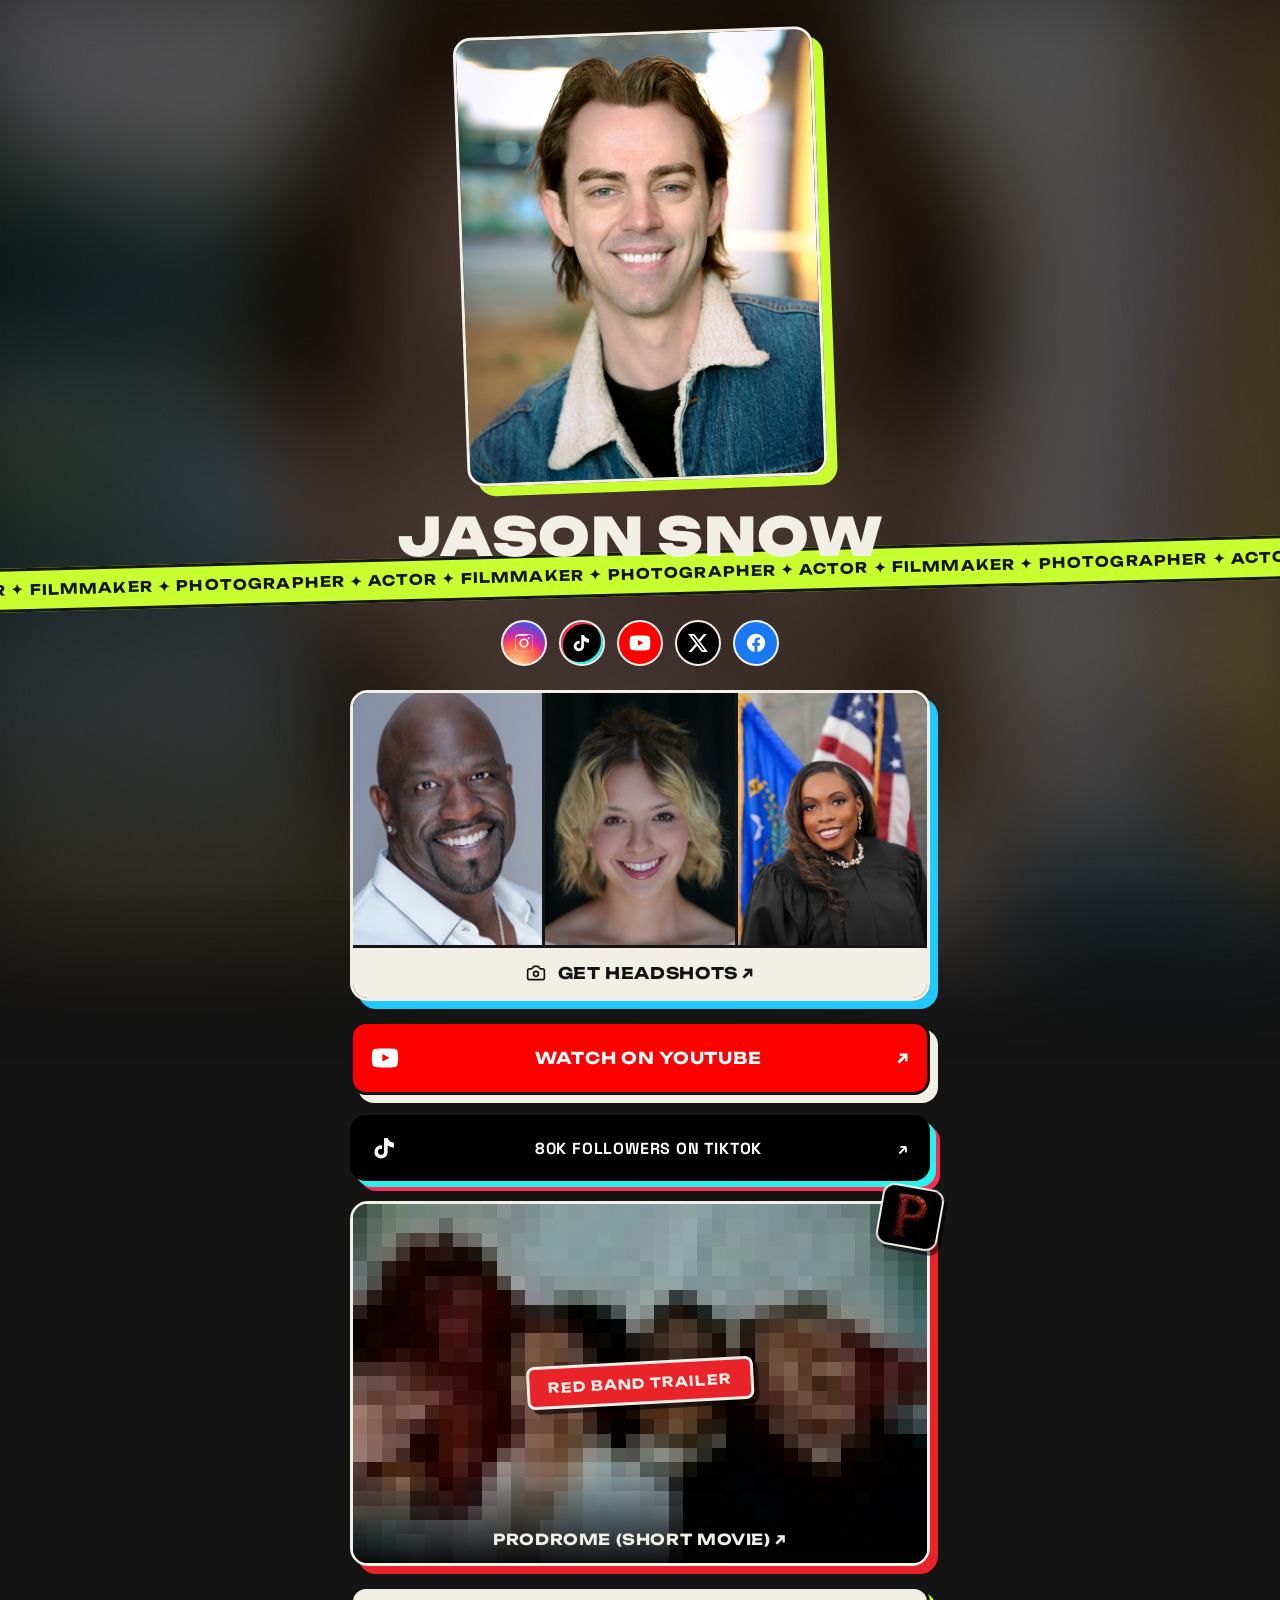
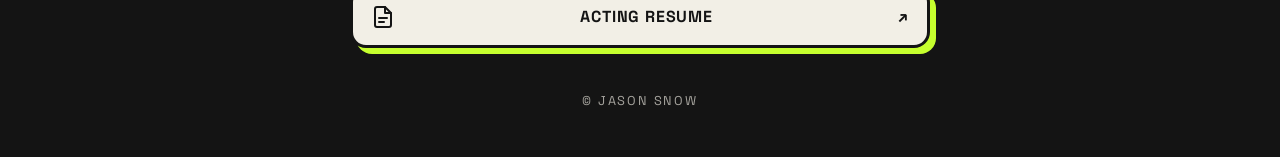
==== commit 12ad0e18: "Fix letterboxed sample and point resume at jasonwsnow.com Crop each source to 3:4 at full resolution" ====
--- a/index.html
+++ b/index.html
@@ -62,6 +62,7 @@
           "https://x.com/realjsnow",
           "https://www.facebook.com/profile.php?id=61565419013479",
           "https://jasonsnowphotos.com",
+          "https://jasonwsnow.com",
           "https://theprodrome.com"
         ]
       },
@@ -173,8 +174,7 @@
         <span class="card-label">Prodrome (Short Movie) <span class="arrow">↗</span></span>
       </a>
 
-      <!-- TODO: swap href for the real resume link (PDF, Actors Access, Casting Networks…) -->
-      <a class="btn" data-gc="btn-resume" href="#">
+      <a class="btn" data-gc="btn-resume" href="https://jasonwsnow.com" target="_blank" rel="noopener">
         <svg class="btn-icon" viewBox="0 0 24 24"><path d="M14 2H6a2 2 0 0 0-2 2v16a2 2 0 0 0 2 2h12a2 2 0 0 0 2-2V8z"/><path d="M14 2v6h6"/><path d="M8 13h8"/><path d="M8 17h5"/></svg>
         <span class="btn-label">Acting Resume</span>
         <span class="arrow">↗</span>
